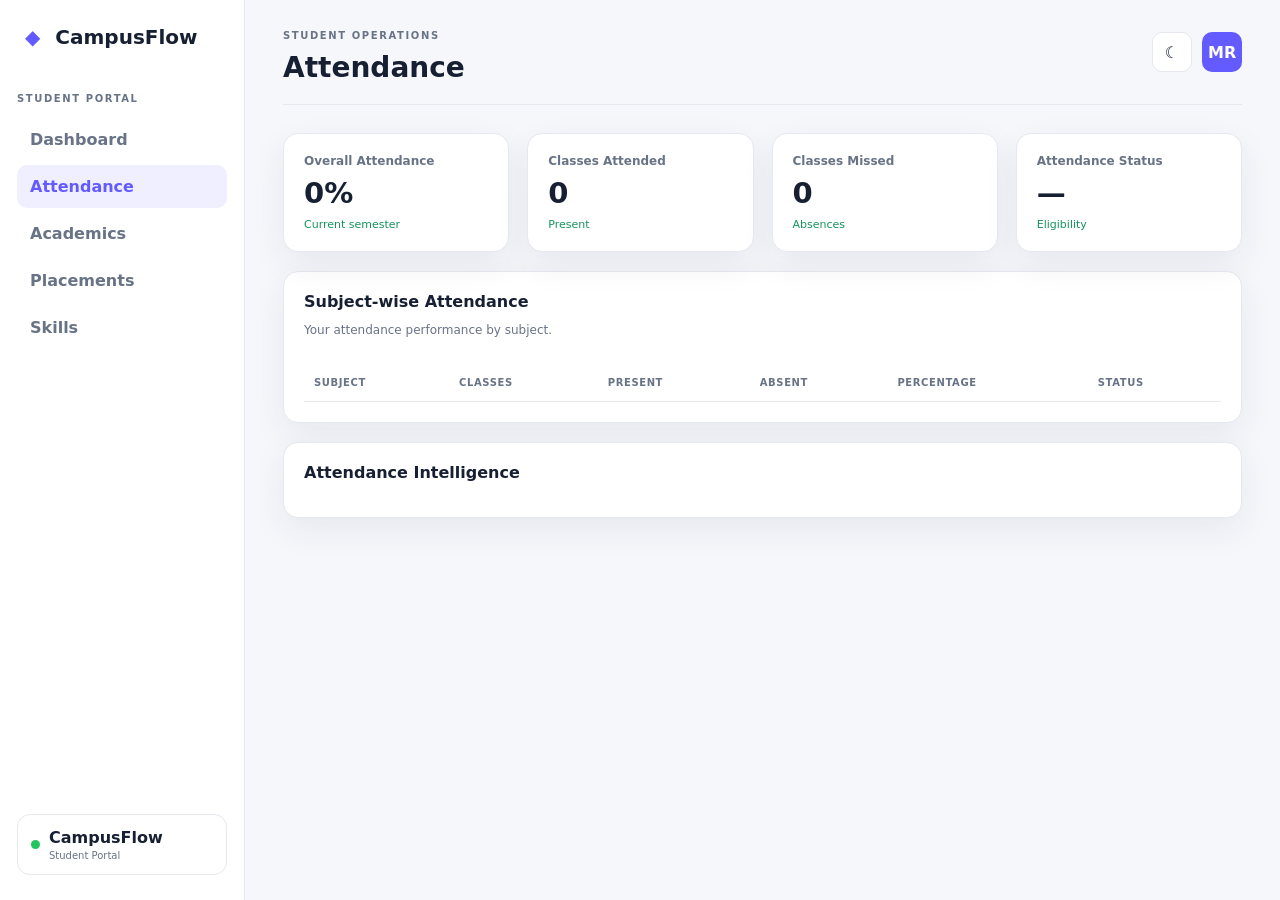
==== attendance.html @ d4eb8937 "Create attendance.html" ====
<!DOCTYPE html>
<html lang="en">

<head>
  <meta charset="UTF-8">
  <meta name="viewport" content="width=device-width, initial-scale=1.0">

  <title>CampusFlow | Attendance</title>

  <link rel="stylesheet" href="style.css">
</head>

<body>

  <aside class="sidebar">

    <div class="brand">
      <span>◆</span> CampusFlow
    </div>

    <p class="eyebrow">STUDENT PORTAL</p>

    <nav>

      <button
        class="nav-item"
        onclick="location.href='index.html'">
        Dashboard
      </button>

      <button
        class="nav-item active">
        Attendance
      </button>

      <button
        class="nav-item"
        onclick="location.href='index.html'">
        Academics
      </button>

      <button
        class="nav-item"
        onclick="location.href='index.html'">
        Placements
      </button>

      <button
        class="nav-item"
        onclick="location.href='index.html'">
        Skills
      </button>

    </nav>

    <div class="sidebar-card">

      <span class="status-dot"></span>

      <div>
        <strong>CampusFlow</strong>
        <small>Student Portal</small>
      </div>

    </div>

  </aside>


  <main class="main">

    <header class="topbar">

      <div>

        <p class="eyebrow">
          STUDENT OPERATIONS
        </p>

        <h1>
          Attendance
        </h1>

      </div>

      <div class="top-actions">

        <button
          class="icon-btn"
          id="themeBtn">
          ☾
        </button>

        <button class="avatar">
          MR
        </button>

      </div>

    </header>


    <!-- ATTENDANCE SUMMARY -->

    <div class="grid stats">

      <div class="card">

        <div class="stat-label">
          Overall Attendance
        </div>

        <div
          class="stat-value"
          id="overallAttendance">
          0%
        </div>

        <div class="trend">
          Current semester
        </div>

      </div>


      <div class="card">

        <div class="stat-label">
          Classes Attended
        </div>

        <div
          class="stat-value"
          id="classesAttended">
          0
        </div>

        <div class="trend">
          Present
        </div>

      </div>


      <div class="card">

        <div class="stat-label">
          Classes Missed
        </div>

        <div
          class="stat-value"
          id="classesMissed">
          0
        </div>

        <div class="trend">
          Absences
        </div>

      </div>


      <div class="card">

        <div class="stat-label">
          Attendance Status
        </div>

        <div
          class="stat-value"
          id="attendanceStatus">
          —
        </div>

        <div class="trend">
          Eligibility
        </div>

      </div>

    </div>


    <br>


    <!-- SUBJECT ATTENDANCE -->

    <div class="card">

      <div class="card-head">

        <div>

          <h2>
            Subject-wise Attendance
          </h2>

          <p class="muted small">
            Your attendance performance by subject.
          </p>

        </div>

      </div>


      <div class="table-wrap">

        <table class="table">

          <thead>

            <tr>

              <th>
                Subject
              </th>

              <th>
                Classes
              </th>

              <th>
                Present
              </th>

              <th>
                Absent
              </th>

              <th>
                Percentage
              </th>

              <th>
                Status
              </th>

            </tr>

          </thead>


          <tbody id="attendanceRows">

          </tbody>

        </table>

      </div>

    </div>


    <br>


    <!-- ATTENDANCE ALERT -->

    <div class="card">

      <div class="card-head">

        <h2>
          Attendance Intelligence
        </h2>

      </div>

      <div id="attendanceInsight">

      </div>

    </div>

  </main>


  <script src="attendance.js"></script>

</body>

</html>
---- style.css ----
:root{
  --bg:#f6f7fb;--panel:#fff;--text:#172033;--muted:#687386;--line:#e5e8ef;
  --accent:#635bff;--accent2:#8b5cf6;--success:#14945b;--warning:#d97706;--danger:#dc3545;
  --shadow:0 12px 35px rgba(30,40,70,.07)
}
*{box-sizing:border-box}body{margin:0;font-family:Inter,system-ui,-apple-system,Segoe UI,sans-serif;background:var(--bg);color:var(--text)}
body.dark{--bg:#111522;--panel:#181d2b;--text:#f4f6fb;--muted:#a8b0c0;--line:#2a3141;--shadow:0 12px 35px rgba(0,0,0,.2)}
button,input{font:inherit}.sidebar{position:fixed;inset:0 auto 0 0;width:245px;background:var(--panel);border-right:1px solid var(--line);padding:25px 17px;display:flex;flex-direction:column}
.brand{font-size:20px;font-weight:800;margin:0 8px 34px}.brand span{color:var(--accent);margin-right:8px}.eyebrow{font-size:10px;letter-spacing:1.6px;color:var(--muted);font-weight:800}
.nav-item{display:block;width:100%;text-align:left;background:transparent;border:0;color:var(--muted);padding:12px 13px;border-radius:10px;cursor:pointer;margin:4px 0;font-weight:600}
.nav-item.active,.nav-item:hover{background:#efefff;color:var(--accent)}body.dark .nav-item.active,body.dark .nav-item:hover{background:#25233f}
.sidebar-card{margin-top:auto;border:1px solid var(--line);border-radius:13px;padding:13px;display:flex;gap:9px;align-items:center}.sidebar-card small{display:block;color:var(--muted);font-size:10px;margin-top:3px}.status-dot{width:9px;height:9px;background:#22c55e;border-radius:50%}
.main{margin-left:245px;padding:0 38px 50px}.topbar{height:105px;display:flex;justify-content:space-between;align-items:center;border-bottom:1px solid var(--line);margin-bottom:28px}.topbar h1{margin:3px 0 0;font-size:28px}.top-actions{display:flex;gap:10px}.icon-btn,.avatar{border:1px solid var(--line);background:var(--panel);color:var(--text);width:40px;height:40px;border-radius:10px;cursor:pointer}.avatar{background:var(--accent);color:white;border:0;font-weight:800}
.grid{display:grid;gap:18px}.stats{grid-template-columns:repeat(4,1fr)}.two{grid-template-columns:1.5fr 1fr}.three{grid-template-columns:repeat(3,1fr)}
.card{background:var(--panel);border:1px solid var(--line);border-radius:15px;padding:20px;box-shadow:var(--shadow)}.stat-label{color:var(--muted);font-size:12px;font-weight:700}.stat-value{font-size:29px;font-weight:800;margin:8px 0}.trend{font-size:11px;color:var(--success)}.card-head{display:flex;justify-content:space-between;align-items:center;margin-bottom:15px}.card h2{font-size:16px;margin:0}.muted{color:var(--muted)}.small{font-size:12px}
.progress{height:8px;background:#eceef4;border-radius:99px;overflow:hidden;margin:10px 0}.progress span{display:block;height:100%;background:linear-gradient(90deg,var(--accent),var(--accent2));border-radius:99px}
.bar-row{margin:15px 0}.bar-meta{display:flex;justify-content:space-between;font-size:12px;margin-bottom:6px}.table-wrap{overflow:auto}.table{width:100%;border-collapse:collapse}.table th,.table td{text-align:left;padding:13px 10px;border-bottom:1px solid var(--line);font-size:12px}.table th{color:var(--muted);font-size:10px;text-transform:uppercase;letter-spacing:.6px}.pill{display:inline-block;padding:5px 8px;border-radius:99px;font-size:10px;font-weight:800}.green{background:#e7f8ef;color:var(--success)}.yellow{background:#fff4df;color:var(--warning)}.red{background:#ffe8eb;color:var(--danger)}
.primary{background:var(--accent);color:white;border:0;border-radius:9px;padding:10px 14px;font-weight:700;cursor:pointer}.secondary{background:var(--panel);color:var(--text);border:1px solid var(--line);border-radius:9px;padding:10px 14px;cursor:pointer}
.actions{display:flex;gap:8px}.search{width:220px;padding:10px;border:1px solid var(--line);background:var(--panel);color:var(--text);border-radius:9px}.skill{margin:5px 4px 0 0}.feature{min-height:135px}.feature h3{font-size:14px;margin:8px 0}.feature p{font-size:12px;color:var(--muted);line-height:1.5}.score{font-size:44px;font-weight:900;color:var(--accent)}.recommend{padding:12px 0;border-bottom:1px solid var(--line);font-size:12px}.recommend:last-child{border:0}
.dialog-head{display:flex;justify-content:space-between;align-items:center}.close{border:0;background:transparent;font-size:25px;cursor:pointer}.form-grid{display:grid;grid-template-columns:1fr 1fr;gap:14px;margin:18px 0}.form-grid label{font-size:11px;font-weight:800;color:var(--muted)}.form-grid input{display:block;width:100%;padding:10px;margin-top:5px;border:1px solid var(--line);border-radius:8px}
dialog{border:1px solid var(--line);border-radius:15px;background:var(--panel);color:var(--text);padding:22px;width:min(560px,90%)}dialog::backdrop{background:rgba(0,0,0,.45)}
@media(max-width:900px){.sidebar{width:70px;padding:20px 8px}.brand{font-size:0}.brand span{font-size:20px}.eyebrow,.nav-item{font-size:0}.nav-item:before{content:"•";font-size:22px}.sidebar-card{display:none}.main{margin-left:70px;padding:0 18px}.stats,.three{grid-template-columns:1fr 1fr}.two{grid-template-columns:1fr}}
@media(max-width:580px){.stats,.three,.two,.form-grid{grid-template-columns:1fr}.topbar{height:90px}.search{width:140px}}
/* ==========================================
   CAMPUSFLOW LOGIN PAGE
   ========================================== */

.login-page {
  min-height: 100vh;
  display: flex;
  align-items: center;
  justify-content: center;

  background:
    radial-gradient(circle at 15% 20%, #e8e7ff 0, transparent 30%),
    radial-gradient(circle at 85% 80%, #eee7ff 0, transparent 30%),
    var(--bg);

  padding: 30px;
}


/* MAIN LOGIN CONTAINER */

.login-container {
  width: min(1050px, 100%);

  min-height: 650px;

  display: grid;
  grid-template-columns: 1.05fr 0.95fr;

  background: var(--panel);

  border: 1px solid var(--line);

  border-radius: 24px;

  overflow: hidden;

  box-shadow:
    0 30px 80px rgba(30, 40, 70, 0.12);
}


/* LEFT BRAND SECTION */

.login-brand {
  padding: 65px;

  display: flex;
  flex-direction: column;
  justify-content: center;

  background:
    linear-gradient(
      145deg,
      #5b54e8,
      #7b5cff 55%,
      #9365ff
    );

  color: white;
}


.login-logo {
  font-size: 21px;

  font-weight: 900;

  margin-bottom: 70px;
}


.login-brand h1 {
  font-size: 42px;

  line-height: 1.08;

  margin: 0 0 20px;
}


.login-brand > p {
  max-width: 470px;

  line-height: 1.7;

  opacity: 0.88;

  font-size: 14px;
}


/* FEATURES */

.login-features {
  margin-top: 35px;

  display: grid;

  gap: 14px;
}


.login-features div {
  display: flex;

  align-items: center;

  gap: 10px;

  font-size: 13px;

  font-weight: 600;
}


.login-features span {
  width: 22px;
  height: 22px;

  display: inline-flex;

  align-items: center;
  justify-content: center;

  border-radius: 50%;

  background: rgba(255,255,255,0.18);
}


/* LOGIN CARD */

.login-card {
  padding: 55px;

  display: flex;

  flex-direction: column;

  justify-content: center;
}


.login-header h2 {
  font-size: 28px;

  margin: 0 0 8px;
}


.login-header p {
  margin: 0 0 28px;

  color: var(--muted);

  font-size: 13px;
}


/* MOBILE LOGO */

.mobile-logo {
  display: none;

  font-weight: 900;

  color: var(--accent);

  margin-bottom: 25px;
}


/* ROLE SELECTOR */

.role-selector {
  display: grid;

  grid-template-columns: repeat(3, 1fr);

  gap: 7px;

  padding: 5px;

  background: var(--bg);

  border: 1px solid var(--line);

  border-radius: 11px;

  margin-bottom: 25px;
}


.role {
  border: 0;

  background: transparent;

  color: var(--muted);

  padding: 10px 5px;

  border-radius: 8px;

  cursor: pointer;

  font-size: 11px;

  font-weight: 700;
}


.role.active {
  background: var(--panel);

  color: var(--accent);

  box-shadow:
    0 3px 10px rgba(0,0,0,0.06);
}


/* FORM */

#loginForm {
  display: flex;

  flex-direction: column;
}


#loginForm > label {
  color: var(--text);

  font-size: 11px;

  font-weight: 800;

  margin: 13px 0 6px;
}


#loginForm input[type="email"],
#loginForm input[type="password"] {
  width: 100%;

  padding: 12px 13px;

  border: 1px solid var(--line);

  border-radius: 9px;

  background: var(--panel);

  color: var(--text);

  outline: none;

  transition: 0.2s;
}


#loginForm input:focus {
  border-color: var(--accent);

  box-shadow:
    0 0 0 3px rgba(99,91,255,0.1);
}


/* PASSWORD */

.password-field {
  position: relative;
}


.password-field input {
  padding-right: 60px !important;
}


#showPassword {
  position: absolute;

  right: 10px;

  top: 50%;

  transform: translateY(-50%);

  border: 0;

  background: transparent;

  color: var(--accent);

  cursor: pointer;

  font-size: 10px;

  font-weight: 800;
}


/* LOGIN OPTIONS */

.login-options {
  display: flex;

  justify-content: space-between;

  align-items: center;

  margin: 15px 0 20px;

  font-size: 10px;
}


.remember {
  display: flex;

  align-items: center;

  gap: 6px;

  color: var(--muted);
}


.login-options a {
  color: var(--accent);

  text-decoration: none;

  font-weight: 700;
}


/* LOGIN BUTTON */

.login-button {
  width: 100%;

  border: 0;

  border-radius: 10px;

  padding: 13px;

  background:
    linear-gradient(
      90deg,
      var(--accent),
      var(--accent2)
    );

  color: white;

  font-weight: 800;

  cursor: pointer;

  transition: 0.2s;
}


.login-button:hover {
  transform: translateY(-1px);

  box-shadow:
    0 8px 20px rgba(99,91,255,0.25);
}


/* LOGIN MESSAGE */

.login-message {
  display: none;

  margin-top: 14px;

  padding: 10px;

  border-radius: 8px;

  font-size: 11px;

  text-align: center;

  font-weight: 700;
}


.login-message.success {
  display: block;

  background: #e7f8ef;

  color: var(--success);
}


.login-message.error {
  display: block;

  background: #ffe8eb;

  color: var(--danger);
}


/* DEMO LOGIN */

.demo-login {
  margin-top: 22px;

  padding: 13px;

  background: var(--bg);

  border: 1px dashed var(--line);

  border-radius: 10px;

  font-size: 10px;

  color: var(--muted);
}


.demo-login strong {
  color: var(--text);
}


.demo-login p {
  margin: 5px 0 0;
}


/* FOOTER */

.login-footer {
  text-align: center;

  margin: 25px 0 0;

  color: var(--muted);

  font-size: 9px;
}


/* ==========================================
   RESPONSIVE LOGIN
   ========================================== */

@media (max-width: 850px) {

  .login-container {
    grid-template-columns: 1fr;

    max-width: 520px;
  }

  .login-brand {
    display: none;
  }

  .login-card {
    padding: 45px;
  }

  .mobile-logo {
    display: block;
  }

}


@media (max-width: 520px) {

  .login-page {
    padding: 15px;
  }

  .login-container {
    border-radius: 17px;

    min-height: auto;
  }

  .login-card {
    padding: 30px 22px;
  }

  .login-header h2 {
    font-size: 24px;
  }

  .role-selector {
    grid-template-columns: 1fr;
  }

  .role {
    padding: 9px;
  }

}
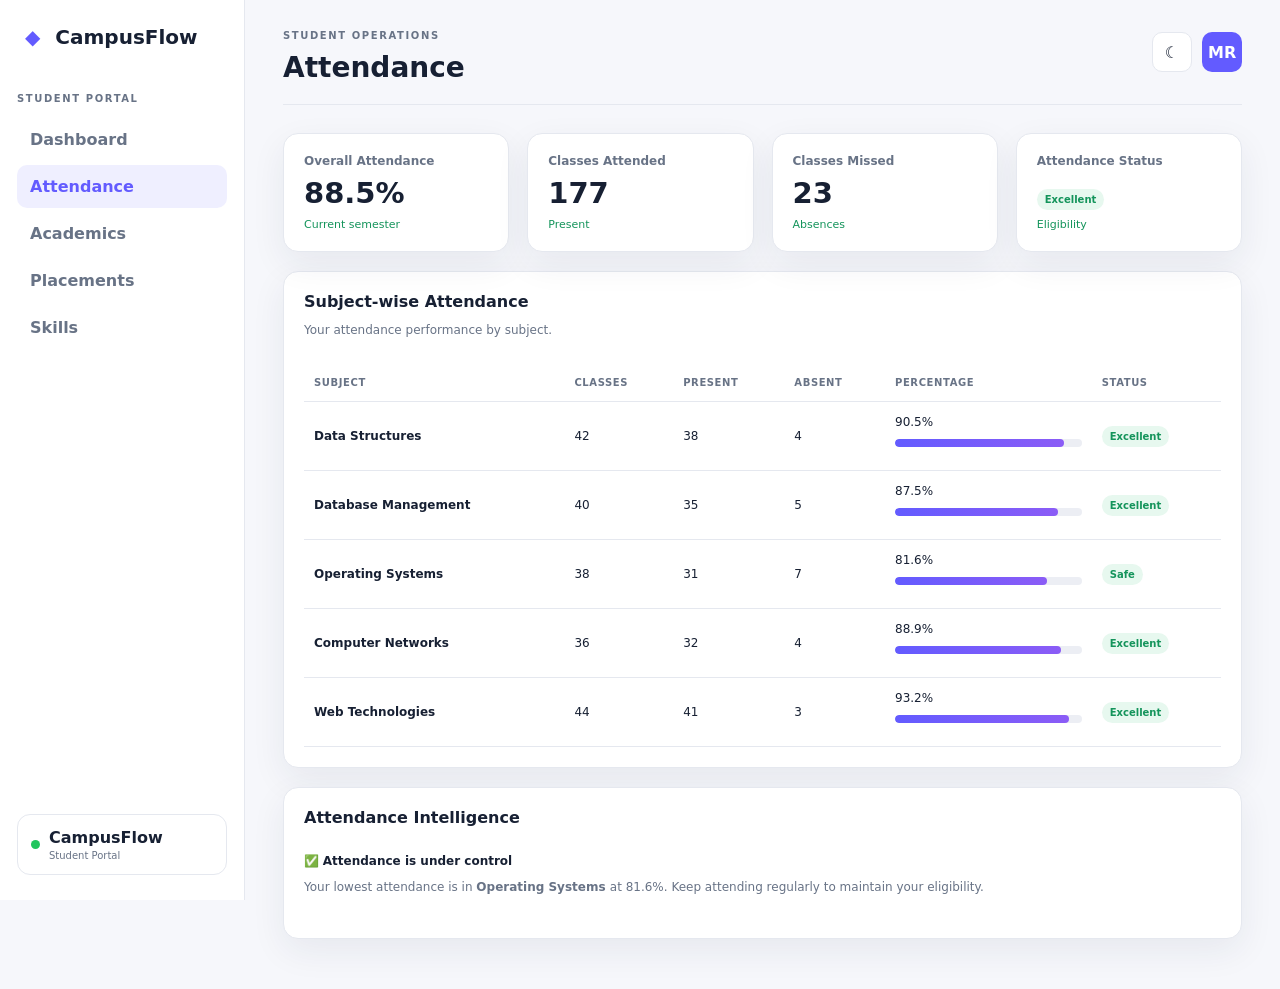
==== commit 114a21db: "Update attendance.html" ====
--- a/attendance.html
+++ b/attendance.html
@@ -5,7 +5,7 @@
   <meta charset="UTF-8">
   <meta name="viewport" content="width=device-width, initial-scale=1.0">
 
-  <title>CampusFlow | Attendance</title>
+  <title>CampusFlow | Attend</title>
 
   <link rel="stylesheet" href="style.css">
 </head>
--- a/style.css
+++ b/style.css
@@ -533,3 +533,25 @@
   }
 
 }
+/* CampusFlow dashboard performance bars */
+
+.performance-bar {
+  border-radius: 8px 8px 3px 3px;
+
+  background:
+    linear-gradient(
+      180deg,
+      var(--cf-primary),
+      var(--cf-secondary)
+    );
+
+  min-height: 25px;
+
+  transition:
+    height 0.5s ease,
+    transform 0.2s ease;
+}
+
+.performance-bar:hover {
+  transform: translateY(-4px);
+}
